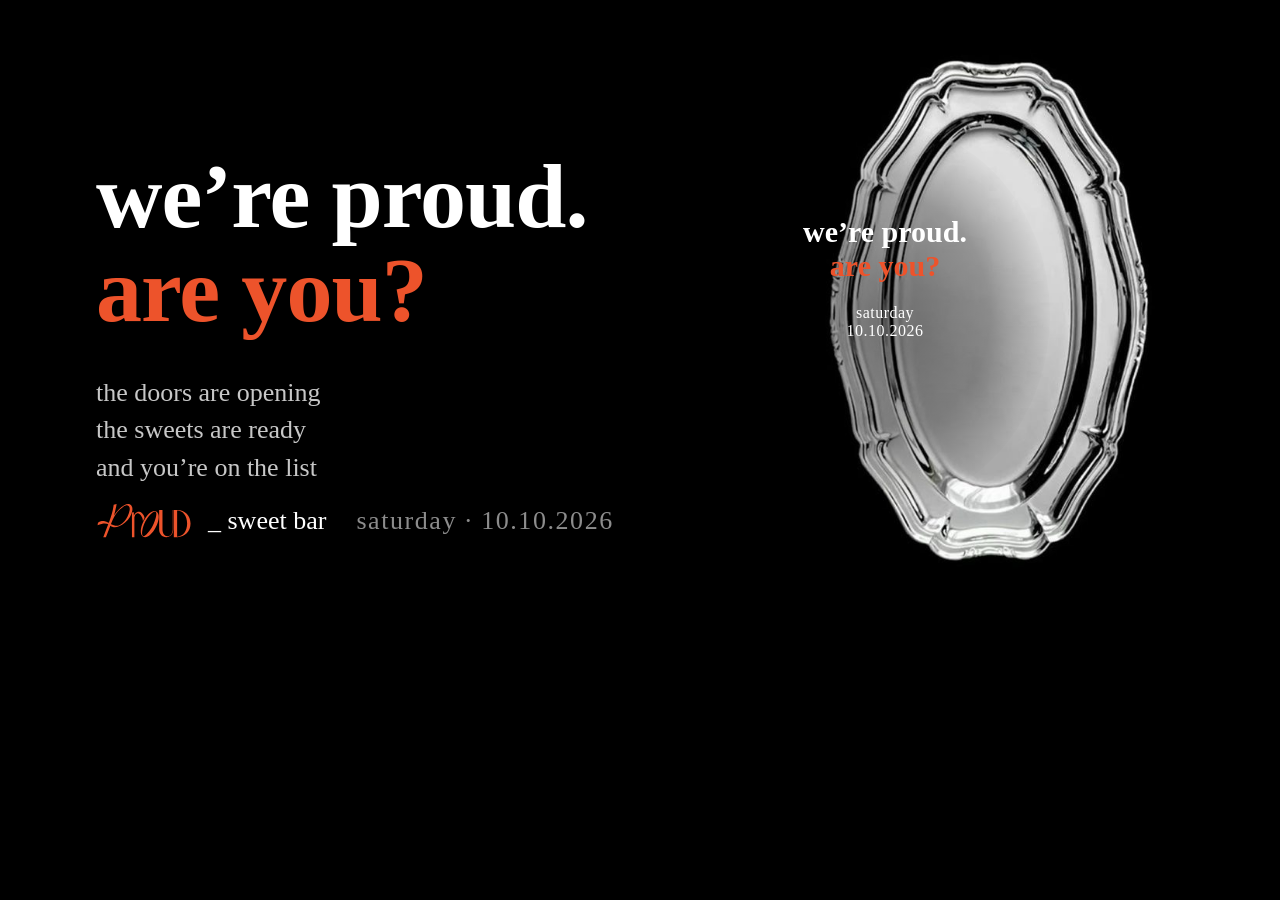
==== og.html @ a1697003 "PROUD _ sweet bar — opening invitation site" ====
<!doctype html><html lang="en"><head><meta charset="utf-8"><title>og</title>
<link rel="stylesheet" href="https://api.fontshare.com/v2/css?f[]=melodrama@500,600&display=swap">
<style>
html,body{margin:0;background:#000;color:#fff;font-family:'Melodrama',Georgia,serif;font-weight:500;-webkit-font-smoothing:antialiased}
.og{position:relative;width:1200px;height:630px;overflow:hidden;background:#000}
.tray{position:absolute;left:640px;top:-150px;height:930px;width:auto}
.velvet{position:absolute;left:720px;top:125px;width:330px;height:380px;border-radius:50%;background:radial-gradient(ellipse at 50% 50%,rgba(0,0,0,.45),rgba(0,0,0,.3) 45%,rgba(0,0,0,0) 72%)}
.copy{position:absolute;left:96px;top:150px}
h1{margin:0;font-weight:600;font-size:92px;line-height:1.02;letter-spacing:-.01em}
h1 em{font-style:normal;color:#ED532B}
.body{margin:36px 0 0;font-size:26px;line-height:1.45;color:rgba(255,255,255,.78)}
.brand{position:absolute;left:96px;bottom:64px;display:flex;align-items:center;gap:16px;font-size:26px}
.brand svg{width:96px;height:38px;fill:#ED532B}
.brand span.d{color:rgba(255,255,255,.55);margin-left:14px;letter-spacing:.06em}
.ontray{position:absolute;left:720px;top:215px;width:330px;text-align:center;font-weight:600;font-size:30px;line-height:1.12}
.ontray em{font-style:normal;color:#ED532B}
.ontray small{display:block;margin-top:22px;font-weight:500;font-size:16px;letter-spacing:.03em}
</style></head><body>
<div class="og">
  <img class="tray" src="assets/tray-still.png" alt="">
  <div class="velvet"></div>
  <div class="ontray">we&rsquo;re proud.<br><em>are you?</em><small>saturday<br>10.10.2026</small></div>
  <div class="copy">
    <h1>we&rsquo;re proud.<br><em>are you?</em></h1>
    <p class="body">the doors are opening<br>the sweets are ready<br>and you&rsquo;re on the list</p>
  </div>
  <p class="brand"><svg viewBox="0 0 42 16.5"><path transform="matrix(1 0 0 -1 3.1788 15.3171)" d="M0 0C.907 2.345 1.815 4.689 2.722 7.034 3.114 8.08 3.467 9.179 3.781 10.33 4.094 11.482 4.323 12.553 4.467 13.545 4.5 13.773 4.526 13.976 4.544 14.153L5.837 14.528 5.792 14.22C5.721 13.735 5.564 12.958 5.319 11.891 5.074 10.824 4.861 10.006 4.681 9.44 5.282 10.426 5.982 11.32 6.782 12.123 7.581 12.926 8.37 13.538 9.147 13.957 9.925 14.377 10.6 14.546 11.174 14.462 11.747 14.379 12.174 14.082 12.457 13.572 12.739 13.062 12.824 12.422 12.712 11.65 12.571 10.68 12.221 9.737 11.66 8.82 11.099 7.904 10.397 7.086 9.553 6.368 8.71 5.651 7.822 5.117 6.89 4.769 6.117 4.48 5.231 4.188 4.224 4.43 3.227 4.669 2.944 5.246 2.205 5.649 1.363 6.108-.037 6.324-2.482 5.234-2.43 5.592-2.378 5.949-2.326 6.307-1.173 7.04-.3 7.104 .29 7.022 1.718 6.823 3.3 5.514 4.895 5.059 4.99 5.032 5.141 4.995 5.337 4.966 5.947 4.878 6.588 4.993 7.261 5.311 7.934 5.63 8.567 6.125 9.16 6.797 9.707 7.415 10.213 8.21 10.677 9.182 11.141 10.154 11.426 11.011 11.534 11.754 11.624 12.371 11.589 12.867 11.43 13.243 11.271 13.619 11.003 13.834 10.629 13.889 10.1 13.965 9.446 13.751 8.667 13.245 7.888 12.739 7.093 12.016 6.281 11.076 5.696 10.41 5.182 9.675 4.739 8.869 4.295 8.063 3.867 7.116 3.454 6.028 2.687 4.018 1.92 2.009 1.153 0Z"/><path transform="matrix(1 0 0 -1 24.8120 10.3071)" d="M0 0C1.216 2.346 2.085 5.671 1.284 6.154 .491 6.633-1.928 4.325-3.243 1.79-4.563-.754-5.075-4.113-4.245-4.522-3.408-4.935-1.213-2.34 0 0M-3.906 2.152C-2.226 5.401 .084 7.07 1.577 6.255 3.069 5.44 3.009 2.543 1.329-.706-.351-3.956-2.662-5.644-4.154-4.829-5.647-4.014-5.585-1.097-3.906 2.152"/><path transform="matrix(1 0 0 -1 29.0865 11.8852)" d="M0 0C0-1.751 .819-3.015 2.228-3.015 3.604-3.015 4.489-1.751 4.489 0V8.404H4.718V0C4.718-2.071 3.489-3.436 1.671-3.436-.148-3.436-1.458-2.105-1.458 0V8.404H0Z"/><path transform="matrix(1 0 0 -1 35.4923 3.7030)" d="M0 0V-11.396H.082C2.523-11.396 4.374-9.038 4.374-5.689 4.374-2.358 2.523 0 .082 0ZM-1.442 .222H.082C3.375 .222 5.865-2.221 5.865-5.689 5.865-9.158 3.375-11.618 .082-11.618H-1.442Z"/><path transform="matrix(1 0 0 -1 20.3723 5.1178)" d="M0 0C-.297 .329-.738 .816-1.445 .896-2.146 .974-2.677 .607-2.878 .471-3.295 .186-3.62-.229-3.828-.738V.683H-4.461C-4.526 .477-4.591 .271-4.656 .065-4.652-3.364-4.647-6.793-4.642-10.222-4.288-10.214-3.934-10.207-3.581-10.199V-1.943C-3.581-1.791-3.605-1.277-3.332-.739-3.263-.603-2.857 .196-2.199 .28-1.126 .418-.263-1.452-.208-1.574 .085-2.218 .145-2.818 .149-3.221 .391-2.77 .634-2.319 .877-1.868 .808-1.45 .615-.68 0 0"/></svg><span>_ sweet bar</span><span class="d">saturday · 10.10.2026</span></p>
</div></body></html>
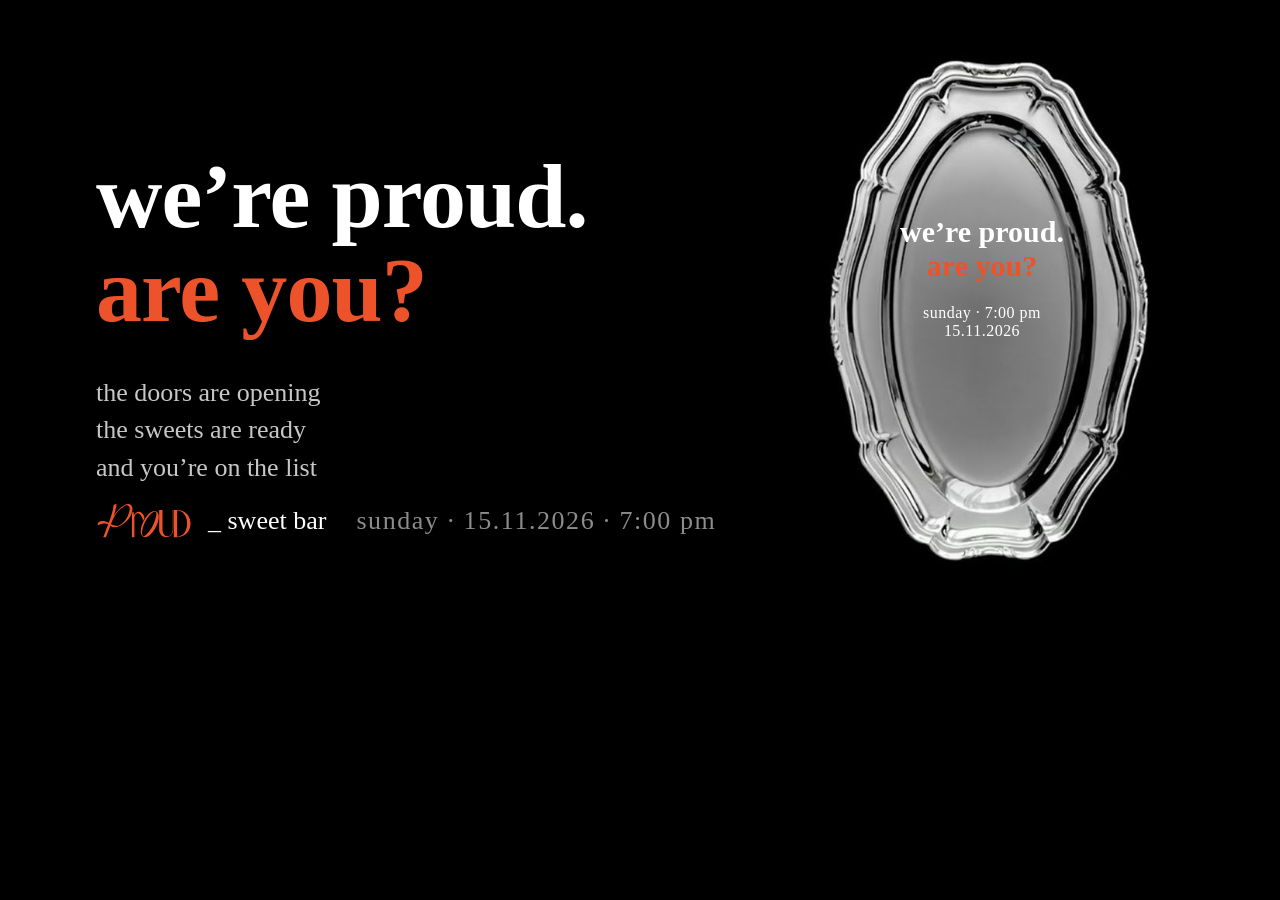
==== commit b81e09dd: "Move the opening to sunday 15.11.2026 at 7:00 pm; location QR on the card; hidden attribute fix" ====
--- a/og.html
+++ b/og.html
@@ -4,7 +4,7 @@
 html,body{margin:0;background:#000;color:#fff;font-family:'Melodrama',Georgia,serif;font-weight:500;-webkit-font-smoothing:antialiased}
 .og{position:relative;width:1200px;height:630px;overflow:hidden;background:#000}
 .tray{position:absolute;left:640px;top:-150px;height:930px;width:auto}
-.velvet{position:absolute;left:720px;top:125px;width:330px;height:380px;border-radius:50%;background:radial-gradient(ellipse at 50% 50%,rgba(0,0,0,.45),rgba(0,0,0,.3) 45%,rgba(0,0,0,0) 72%)}
+.velvet{position:absolute;left:817px;top:125px;width:330px;height:380px;border-radius:50%;background:radial-gradient(ellipse at 50% 50%,rgba(0,0,0,.45),rgba(0,0,0,.3) 45%,rgba(0,0,0,0) 72%)}
 .copy{position:absolute;left:96px;top:150px}
 h1{margin:0;font-weight:600;font-size:92px;line-height:1.02;letter-spacing:-.01em}
 h1 em{font-style:normal;color:#ED532B}
@@ -12,17 +12,17 @@
 .brand{position:absolute;left:96px;bottom:64px;display:flex;align-items:center;gap:16px;font-size:26px}
 .brand svg{width:96px;height:38px;fill:#ED532B}
 .brand span.d{color:rgba(255,255,255,.55);margin-left:14px;letter-spacing:.06em}
-.ontray{position:absolute;left:720px;top:215px;width:330px;text-align:center;font-weight:600;font-size:30px;line-height:1.12}
+.ontray{position:absolute;left:817px;top:215px;width:330px;text-align:center;font-weight:600;font-size:30px;line-height:1.12}
 .ontray em{font-style:normal;color:#ED532B}
 .ontray small{display:block;margin-top:22px;font-weight:500;font-size:16px;letter-spacing:.03em}
 </style></head><body>
 <div class="og">
   <img class="tray" src="assets/tray-still.png" alt="">
   <div class="velvet"></div>
-  <div class="ontray">we&rsquo;re proud.<br><em>are you?</em><small>saturday<br>10.10.2026</small></div>
+  <div class="ontray">we&rsquo;re proud.<br><em>are you?</em><small>sunday · 7:00 pm<br>15.11.2026</small></div>
   <div class="copy">
     <h1>we&rsquo;re proud.<br><em>are you?</em></h1>
     <p class="body">the doors are opening<br>the sweets are ready<br>and you&rsquo;re on the list</p>
   </div>
-  <p class="brand"><svg viewBox="0 0 42 16.5"><path transform="matrix(1 0 0 -1 3.1788 15.3171)" d="M0 0C.907 2.345 1.815 4.689 2.722 7.034 3.114 8.08 3.467 9.179 3.781 10.33 4.094 11.482 4.323 12.553 4.467 13.545 4.5 13.773 4.526 13.976 4.544 14.153L5.837 14.528 5.792 14.22C5.721 13.735 5.564 12.958 5.319 11.891 5.074 10.824 4.861 10.006 4.681 9.44 5.282 10.426 5.982 11.32 6.782 12.123 7.581 12.926 8.37 13.538 9.147 13.957 9.925 14.377 10.6 14.546 11.174 14.462 11.747 14.379 12.174 14.082 12.457 13.572 12.739 13.062 12.824 12.422 12.712 11.65 12.571 10.68 12.221 9.737 11.66 8.82 11.099 7.904 10.397 7.086 9.553 6.368 8.71 5.651 7.822 5.117 6.89 4.769 6.117 4.48 5.231 4.188 4.224 4.43 3.227 4.669 2.944 5.246 2.205 5.649 1.363 6.108-.037 6.324-2.482 5.234-2.43 5.592-2.378 5.949-2.326 6.307-1.173 7.04-.3 7.104 .29 7.022 1.718 6.823 3.3 5.514 4.895 5.059 4.99 5.032 5.141 4.995 5.337 4.966 5.947 4.878 6.588 4.993 7.261 5.311 7.934 5.63 8.567 6.125 9.16 6.797 9.707 7.415 10.213 8.21 10.677 9.182 11.141 10.154 11.426 11.011 11.534 11.754 11.624 12.371 11.589 12.867 11.43 13.243 11.271 13.619 11.003 13.834 10.629 13.889 10.1 13.965 9.446 13.751 8.667 13.245 7.888 12.739 7.093 12.016 6.281 11.076 5.696 10.41 5.182 9.675 4.739 8.869 4.295 8.063 3.867 7.116 3.454 6.028 2.687 4.018 1.92 2.009 1.153 0Z"/><path transform="matrix(1 0 0 -1 24.8120 10.3071)" d="M0 0C1.216 2.346 2.085 5.671 1.284 6.154 .491 6.633-1.928 4.325-3.243 1.79-4.563-.754-5.075-4.113-4.245-4.522-3.408-4.935-1.213-2.34 0 0M-3.906 2.152C-2.226 5.401 .084 7.07 1.577 6.255 3.069 5.44 3.009 2.543 1.329-.706-.351-3.956-2.662-5.644-4.154-4.829-5.647-4.014-5.585-1.097-3.906 2.152"/><path transform="matrix(1 0 0 -1 29.0865 11.8852)" d="M0 0C0-1.751 .819-3.015 2.228-3.015 3.604-3.015 4.489-1.751 4.489 0V8.404H4.718V0C4.718-2.071 3.489-3.436 1.671-3.436-.148-3.436-1.458-2.105-1.458 0V8.404H0Z"/><path transform="matrix(1 0 0 -1 35.4923 3.7030)" d="M0 0V-11.396H.082C2.523-11.396 4.374-9.038 4.374-5.689 4.374-2.358 2.523 0 .082 0ZM-1.442 .222H.082C3.375 .222 5.865-2.221 5.865-5.689 5.865-9.158 3.375-11.618 .082-11.618H-1.442Z"/><path transform="matrix(1 0 0 -1 20.3723 5.1178)" d="M0 0C-.297 .329-.738 .816-1.445 .896-2.146 .974-2.677 .607-2.878 .471-3.295 .186-3.62-.229-3.828-.738V.683H-4.461C-4.526 .477-4.591 .271-4.656 .065-4.652-3.364-4.647-6.793-4.642-10.222-4.288-10.214-3.934-10.207-3.581-10.199V-1.943C-3.581-1.791-3.605-1.277-3.332-.739-3.263-.603-2.857 .196-2.199 .28-1.126 .418-.263-1.452-.208-1.574 .085-2.218 .145-2.818 .149-3.221 .391-2.77 .634-2.319 .877-1.868 .808-1.45 .615-.68 0 0"/></svg><span>_ sweet bar</span><span class="d">saturday · 10.10.2026</span></p>
+  <p class="brand"><svg viewBox="0 0 42 16.5"><path transform="matrix(1 0 0 -1 3.1788 15.3171)" d="M0 0C.907 2.345 1.815 4.689 2.722 7.034 3.114 8.08 3.467 9.179 3.781 10.33 4.094 11.482 4.323 12.553 4.467 13.545 4.5 13.773 4.526 13.976 4.544 14.153L5.837 14.528 5.792 14.22C5.721 13.735 5.564 12.958 5.319 11.891 5.074 10.824 4.861 10.006 4.681 9.44 5.282 10.426 5.982 11.32 6.782 12.123 7.581 12.926 8.37 13.538 9.147 13.957 9.925 14.377 10.6 14.546 11.174 14.462 11.747 14.379 12.174 14.082 12.457 13.572 12.739 13.062 12.824 12.422 12.712 11.65 12.571 10.68 12.221 9.737 11.66 8.82 11.099 7.904 10.397 7.086 9.553 6.368 8.71 5.651 7.822 5.117 6.89 4.769 6.117 4.48 5.231 4.188 4.224 4.43 3.227 4.669 2.944 5.246 2.205 5.649 1.363 6.108-.037 6.324-2.482 5.234-2.43 5.592-2.378 5.949-2.326 6.307-1.173 7.04-.3 7.104 .29 7.022 1.718 6.823 3.3 5.514 4.895 5.059 4.99 5.032 5.141 4.995 5.337 4.966 5.947 4.878 6.588 4.993 7.261 5.311 7.934 5.63 8.567 6.125 9.16 6.797 9.707 7.415 10.213 8.21 10.677 9.182 11.141 10.154 11.426 11.011 11.534 11.754 11.624 12.371 11.589 12.867 11.43 13.243 11.271 13.619 11.003 13.834 10.629 13.889 10.1 13.965 9.446 13.751 8.667 13.245 7.888 12.739 7.093 12.016 6.281 11.076 5.696 10.41 5.182 9.675 4.739 8.869 4.295 8.063 3.867 7.116 3.454 6.028 2.687 4.018 1.92 2.009 1.153 0Z"/><path transform="matrix(1 0 0 -1 24.8120 10.3071)" d="M0 0C1.216 2.346 2.085 5.671 1.284 6.154 .491 6.633-1.928 4.325-3.243 1.79-4.563-.754-5.075-4.113-4.245-4.522-3.408-4.935-1.213-2.34 0 0M-3.906 2.152C-2.226 5.401 .084 7.07 1.577 6.255 3.069 5.44 3.009 2.543 1.329-.706-.351-3.956-2.662-5.644-4.154-4.829-5.647-4.014-5.585-1.097-3.906 2.152"/><path transform="matrix(1 0 0 -1 29.0865 11.8852)" d="M0 0C0-1.751 .819-3.015 2.228-3.015 3.604-3.015 4.489-1.751 4.489 0V8.404H4.718V0C4.718-2.071 3.489-3.436 1.671-3.436-.148-3.436-1.458-2.105-1.458 0V8.404H0Z"/><path transform="matrix(1 0 0 -1 35.4923 3.7030)" d="M0 0V-11.396H.082C2.523-11.396 4.374-9.038 4.374-5.689 4.374-2.358 2.523 0 .082 0ZM-1.442 .222H.082C3.375 .222 5.865-2.221 5.865-5.689 5.865-9.158 3.375-11.618 .082-11.618H-1.442Z"/><path transform="matrix(1 0 0 -1 20.3723 5.1178)" d="M0 0C-.297 .329-.738 .816-1.445 .896-2.146 .974-2.677 .607-2.878 .471-3.295 .186-3.62-.229-3.828-.738V.683H-4.461C-4.526 .477-4.591 .271-4.656 .065-4.652-3.364-4.647-6.793-4.642-10.222-4.288-10.214-3.934-10.207-3.581-10.199V-1.943C-3.581-1.791-3.605-1.277-3.332-.739-3.263-.603-2.857 .196-2.199 .28-1.126 .418-.263-1.452-.208-1.574 .085-2.218 .145-2.818 .149-3.221 .391-2.77 .634-2.319 .877-1.868 .808-1.45 .615-.68 0 0"/></svg><span>_ sweet bar</span><span class="d">sunday · 15.11.2026 · 7:00 pm</span></p>
 </div></body></html>
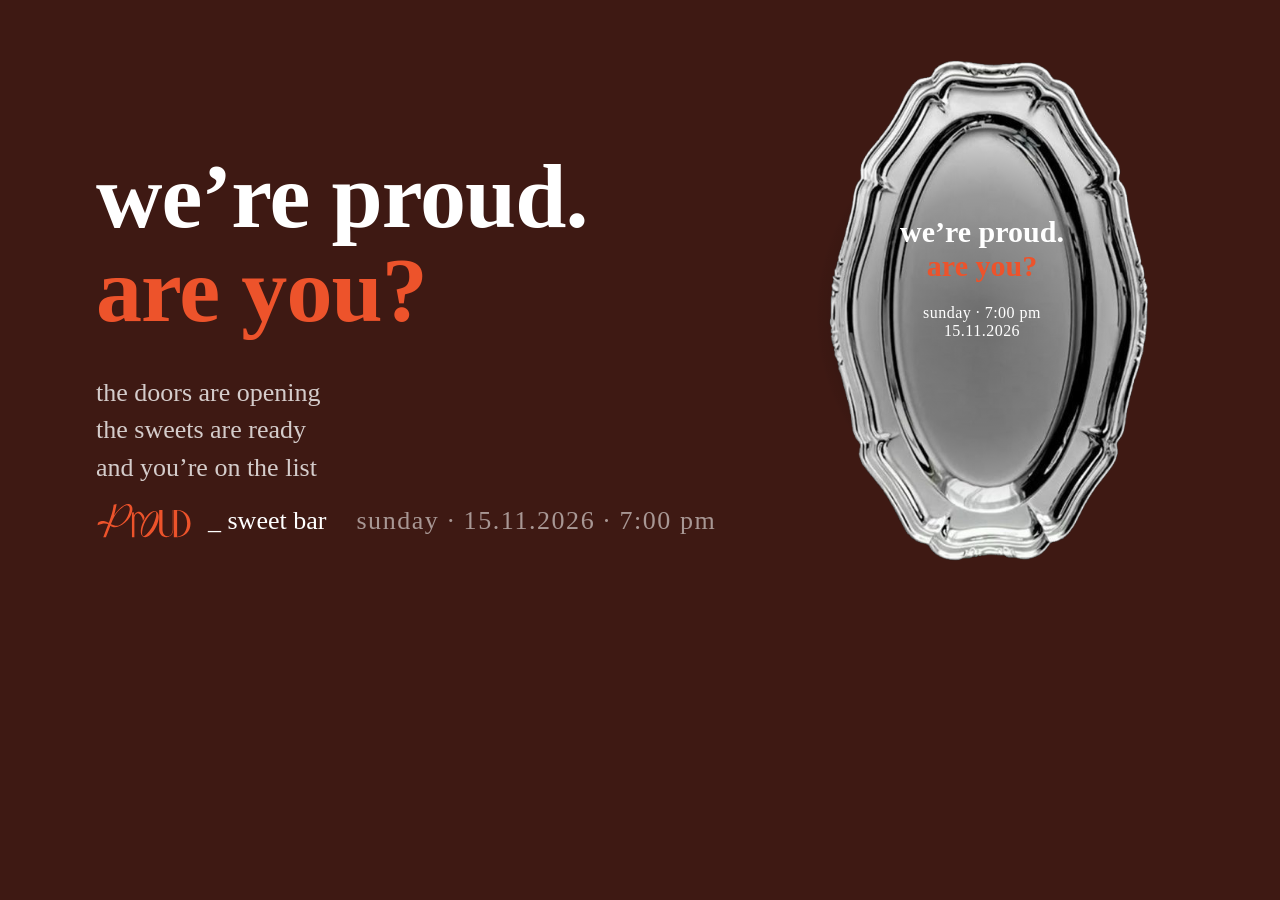
==== commit 513106e2: "Brown ground #3e1913, SEET mark in the corner, tray cut-out and film blend" ====
--- a/og.html
+++ b/og.html
@@ -1,8 +1,8 @@
 <!doctype html><html lang="en"><head><meta charset="utf-8"><title>og</title>
 <link rel="stylesheet" href="https://api.fontshare.com/v2/css?f[]=melodrama@500,600&display=swap">
 <style>
-html,body{margin:0;background:#000;color:#fff;font-family:'Melodrama',Georgia,serif;font-weight:500;-webkit-font-smoothing:antialiased}
-.og{position:relative;width:1200px;height:630px;overflow:hidden;background:#000}
+html,body{margin:0;background:#3e1913;color:#fff;font-family:'Melodrama',Georgia,serif;font-weight:500;-webkit-font-smoothing:antialiased}
+.og{position:relative;width:1200px;height:630px;overflow:hidden;background:#3e1913}
 .tray{position:absolute;left:640px;top:-150px;height:930px;width:auto}
 .velvet{position:absolute;left:817px;top:125px;width:330px;height:380px;border-radius:50%;background:radial-gradient(ellipse at 50% 50%,rgba(0,0,0,.45),rgba(0,0,0,.3) 45%,rgba(0,0,0,0) 72%)}
 .copy{position:absolute;left:96px;top:150px}
@@ -17,7 +17,7 @@
 .ontray small{display:block;margin-top:22px;font-weight:500;font-size:16px;letter-spacing:.03em}
 </style></head><body>
 <div class="og">
-  <img class="tray" src="assets/tray-still.png" alt="">
+  <img class="tray" src="assets/tray-cut.png" alt="">
   <div class="velvet"></div>
   <div class="ontray">we&rsquo;re proud.<br><em>are you?</em><small>sunday · 7:00 pm<br>15.11.2026</small></div>
   <div class="copy">
